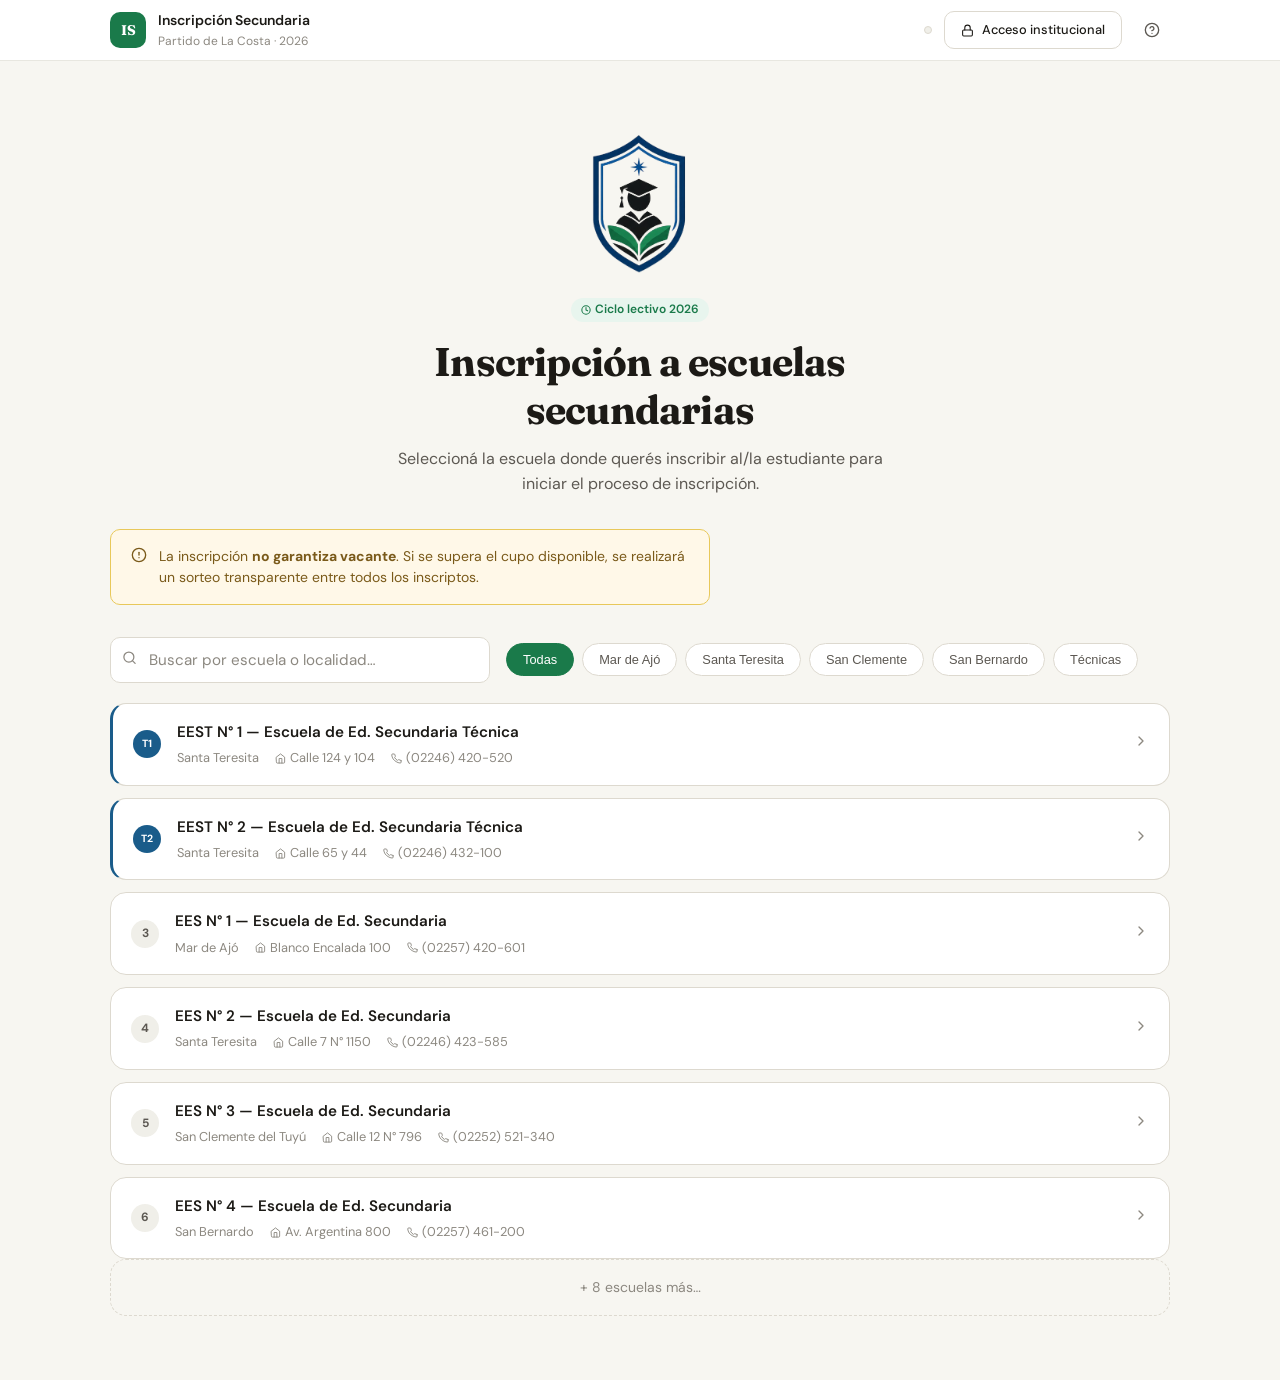
==== index.html @ 0cec8faf "index" ====
<!DOCTYPE html>
<html lang="es" data-theme="light">
<head>
<meta charset="UTF-8">
<meta name="viewport" content="width=device-width, initial-scale=1.0">
<title>Inscripción Secundaria — Partido de La Costa 2026</title>
<link rel="stylesheet" href="styles.css">
<style>
  .hero { padding: var(--sp-10) 0 var(--sp-8); text-align: center; }
  .hero__cycle { margin-bottom: var(--sp-4); }
  .hero__logo {
    display: block;
    width: 140px;
    height: 140px;
    object-fit: contain;
    margin: 0 auto var(--sp-6);
  }
  .schools-wrap { display: flex; flex-direction: column; gap: var(--sp-3); margin-top: var(--sp-4); }
  .more-link {
    text-align: center; padding: var(--sp-4);
    font-size: .875rem; color: var(--text-muted);
    border: 1px dashed var(--border); border-radius: var(--r-lg);
    cursor: pointer; transition: all var(--t-fast);
  }
  .more-link:hover { border-color: var(--accent); color: var(--accent); }
  .filters-row { display: flex; flex-wrap: wrap; align-items: center; gap: var(--sp-4); margin-bottom: var(--sp-5); }
  .page-wrap { padding: var(--sp-8) 0 var(--sp-16); }
  @media (max-width:600px) {
    .filters-row { flex-direction: column; align-items: flex-start; }
    .search-box { max-width: 100%; width: 100%; }
    .hero__logo { width: 110px; height: 110px; }
  }
</style>
</head>
<body>

<!-- NAV -->
<nav class="nav">
  <div class="nav__inner">
    <div class="nav__brand">
      <div class="nav__logo">IS</div>
      <div>
        <div class="nav__title">Inscripción Secundaria</div>
        <div class="nav__sub">Partido de La Costa · 2026</div>
      </div>
    </div>
    <div class="nav__actions">
      <div class="theme-switcher" id="themeSwitcher"></div>
      <a href="login.html" class="btn btn--outline btn--sm">
        <svg width="13" height="13" viewBox="0 0 24 24" fill="none" stroke="currentColor" stroke-width="2" stroke-linecap="round" stroke-linejoin="round"><rect x="3" y="11" width="18" height="11" rx="2" ry="2"/><path d="M7 11V7a5 5 0 0 1 10 0v4"/></svg>
        Acceso institucional
      </a>
      <button class="btn btn--ghost btn--sm btn--icon" title="Ayuda" aria-label="Ayuda">
        <svg width="16" height="16" viewBox="0 0 24 24" fill="none" stroke="currentColor" stroke-width="2" stroke-linecap="round" stroke-linejoin="round"><circle cx="12" cy="12" r="10"/><path d="M9.09 9a3 3 0 0 1 5.83 1c0 2-3 3-3 3"/><line x1="12" y1="17" x2="12.01" y2="17"/></svg>
      </button>
    </div>
  </div>
</nav>

<!-- MAIN -->
<main class="page-wrap">
  <div class="container">

    <!-- HERO -->
    <section class="hero animate-in">
      <img id="siteLogoHero" src="logo-light.png" alt="Inscripción Secundaria" class="hero__logo">
      <div class="tag tag--accent hero__cycle">
        <svg width="10" height="10" viewBox="0 0 24 24" fill="none" stroke="currentColor" stroke-width="2.5" stroke-linecap="round" stroke-linejoin="round"><circle cx="12" cy="12" r="10"/><polyline points="12 6 12 12 16 14"/></svg>
        Ciclo lectivo 2026
      </div>
      <h1 style="margin-bottom:var(--sp-3)">Inscripción a escuelas<br>secundarias</h1>
      <p style="font-size:1rem;max-width:520px;margin:0 auto">Seleccioná la escuela donde querés inscribir al/la estudiante para iniciar el proceso de inscripción.</p>
    </section>

    <!-- WARNING BANNER -->
    <div class="alert alert--warning animate-in" style="animation-delay:.1s;max-width:600px;margin-bottom:var(--sp-8)">
      <span class="alert__icon">
        <svg width="16" height="16" viewBox="0 0 24 24" fill="none" stroke="currentColor" stroke-width="2" stroke-linecap="round" stroke-linejoin="round"><circle cx="12" cy="12" r="10"/><line x1="12" y1="8" x2="12" y2="12"/><line x1="12" y1="16" x2="12.01" y2="16"/></svg>
      </span>
      <span>La inscripción <strong>no garantiza vacante</strong>. Si se supera el cupo disponible, se realizará un sorteo transparente entre todos los inscriptos.</span>
    </div>

    <!-- SEARCH & FILTERS -->
    <div class="filters-row animate-in" style="animation-delay:.15s">
      <div class="search-box" style="flex:1;max-width:380px">
        <span class="search-box__icon">
          <svg width="15" height="15" viewBox="0 0 24 24" fill="none" stroke="currentColor" stroke-width="2" stroke-linecap="round" stroke-linejoin="round"><circle cx="11" cy="11" r="8"/><line x1="21" y1="21" x2="16.65" y2="16.65"/></svg>
        </span>
        <input type="search" class="input" id="searchInput" placeholder="Buscar por escuela o localidad…" autocomplete="off">
      </div>
      <div class="filter-chips" id="filterChips">
        <button class="chip chip--active" data-filter="todas">Todas</button>
        <button class="chip" data-filter="Mar de Ajó">Mar de Ajó</button>
        <button class="chip" data-filter="Santa Teresita">Santa Teresita</button>
        <button class="chip" data-filter="San Clemente">San Clemente</button>
        <button class="chip" data-filter="San Bernardo">San Bernardo</button>
        <button class="chip" data-filter="Técnicas">Técnicas</button>
      </div>
    </div>

    <!-- SCHOOL LIST -->
    <div class="schools-wrap stagger" id="schoolList"></div>

    <div class="more-link" id="moreLink" style="display:none" onclick="showAll()">
      <span id="moreLinkText">+ ver más escuelas…</span>
    </div>

  </div>
</main>

<script src="app.js"></script>
<script>
const SCHOOLS = [
  { id:'1', name:'EEST N° 1 — Escuela de Ed. Secundaria Técnica', loc:'Santa Teresita', addr:'Calle 124 y 104', tel:'(02246) 420-520', tipo:'tecnica' },
  { id:'2', name:'EEST N° 2 — Escuela de Ed. Secundaria Técnica', loc:'Santa Teresita', addr:'Calle 65 y 44', tel:'(02246) 432-100', tipo:'tecnica' },
  { id:'3', name:'EES N° 1 — Escuela de Ed. Secundaria',          loc:'Mar de Ajó',     addr:'Blanco Encalada 100', tel:'(02257) 420-601', tipo:'normal' },
  { id:'4', name:'EES N° 2 — Escuela de Ed. Secundaria',          loc:'Santa Teresita', addr:'Calle 7 N° 1150',     tel:'(02246) 423-585', tipo:'normal' },
  { id:'5', name:'EES N° 3 — Escuela de Ed. Secundaria',          loc:'San Clemente del Tuyú', addr:'Calle 12 N° 796', tel:'(02252) 521-340', tipo:'normal' },
  { id:'6', name:'EES N° 4 — Escuela de Ed. Secundaria',          loc:'San Bernardo',   addr:'Av. Argentina 800', tel:'(02257) 461-200', tipo:'normal' },
  { id:'7', name:'EES N° 7 — Escuela de Ed. Secundaria',          loc:'Las Toninas',    addr:'Calle 22 y 41',     tel:'(02252) 432-010', tipo:'normal' },
  { id:'8',  name:'EES N° 8 — Escuela de Ed. Secundaria',         loc:'Mar del Tuyú',   addr:'Calle 55 N° 200',   tel:'(02246) 498-320', tipo:'normal' },
  { id:'9',  name:'EES N° 9 — Escuela de Ed. Secundaria',         loc:'La Lucila del Mar', addr:'Calle 5 y 18',   tel:'(02246) 480-150', tipo:'normal' },
  { id:'10', name:'EES N° 10 — Escuela de Ed. Secundaria',        loc:'Santa Teresita', addr:'Calle 3 N° 650',    tel:'(02246) 430-980', tipo:'normal' },
  { id:'11', name:'EES N° 11 — Escuela de Ed. Secundaria',        loc:'San Clemente del Tuyú', addr:'Av. 1 N° 2000', tel:'(02252) 522-400', tipo:'normal' },
  { id:'12', name:'EES N° 12 — Escuela de Ed. Secundaria',        loc:'Mar de Ajó',     addr:'Av. Costanera 300', tel:'(02257) 462-850', tipo:'normal' },
  { id:'13', name:'EES N° 13 — Escuela de Ed. Secundaria',        loc:'San Bernardo',   addr:'Calle Rivadavia 500', tel:'(02257) 464-100', tipo:'normal' },
  { id:'14', name:'EES N° 14 — Escuela de Ed. Secundaria',        loc:'Mar de Ajó Norte', addr:'Av. Playa 120',  tel:'(02257) 470-200', tipo:'normal' },
];

const INITIAL_SHOW = 6;
let showingAll = false;
let currentFilter = 'todas';
let currentSearch = '';

const LOGOS = { light: 'logo-light.png', dark: 'logo-dark.png', sepia: 'logo-sepia.png' };
function updateLogos() {
  const theme = document.documentElement.getAttribute('data-theme') || 'light';
  const el = document.getElementById('siteLogoHero');
  if (el) el.src = LOGOS[theme] || LOGOS.light;
}
updateLogos();
new MutationObserver(updateLogos).observe(document.documentElement, { attributes: true, attributeFilter: ['data-theme'] });

function getFiltered() {
  return SCHOOLS.filter(s => {
    const matchFilter = currentFilter === 'todas' ||
      (currentFilter === 'Técnicas' ? s.tipo === 'tecnica' : s.loc.toLowerCase().includes(currentFilter.toLowerCase()));
    const q = currentSearch.toLowerCase();
    const matchSearch = !q || s.name.toLowerCase().includes(q) || s.loc.toLowerCase().includes(q);
    return matchFilter && matchSearch;
  });
}

function renderSchools() {
  const list = document.getElementById('schoolList');
  const more = document.getElementById('moreLink');
  const filtered = getFiltered();
  const toShow = showingAll ? filtered : filtered.slice(0, INITIAL_SHOW);

  list.innerHTML = toShow.map((s, i) => {
    const isTech = s.tipo === 'tecnica';
    const badge = isTech
      ? `<span class="badge badge--tech">T${s.id.replace('t','')}</span>`
      : `<span class="badge badge--num">${s.id}</span>`;
    return `
    <a href="dni.html?id=${s.id}" class="school-row animate-in ${isTech ? 'school-row--tech' : ''}" style="animation-delay:${i * 0.05}s">
      ${badge}
      <div class="school-row__info">
        <div class="school-row__name">${s.name}</div>
        <div class="school-row__meta">
          <span>${s.loc}</span>
          <span><svg width="11" height="11" viewBox="0 0 24 24" fill="none" stroke="currentColor" stroke-width="2" stroke-linecap="round" stroke-linejoin="round"><path d="M3 9l9-7 9 7v11a2 2 0 0 1-2 2H5a2 2 0 0 1-2-2z"/><polyline points="9 22 9 12 15 12 15 22"/></svg> ${s.addr}</span>
          <span><svg width="11" height="11" viewBox="0 0 24 24" fill="none" stroke="currentColor" stroke-width="2" stroke-linecap="round" stroke-linejoin="round"><path d="M22 16.92v3a2 2 0 0 1-2.18 2 19.79 19.79 0 0 1-8.63-3.07A19.5 19.5 0 0 1 4.69 13a19.79 19.79 0 0 1-3.07-8.67A2 2 0 0 1 3.6 2.18h3a2 2 0 0 1 2 1.72c.127.96.361 1.903.7 2.81a2 2 0 0 1-.45 2.11L7.91 9.91a16 16 0 0 0 6.16 6.16l.91-.91a2 2 0 0 1 2.11-.45c.907.339 1.85.573 2.81.7A2 2 0 0 1 22 16.92z"/></svg> ${s.tel}</span>
        </div>
      </div>
      <span class="school-row__arrow"><svg width="16" height="16" viewBox="0 0 24 24" fill="none" stroke="currentColor" stroke-width="2" stroke-linecap="round" stroke-linejoin="round"><polyline points="9 18 15 12 9 6"/></svg></span>
    </a>`;
  }).join('');

  const remaining = filtered.length - INITIAL_SHOW;
  if (!showingAll && remaining > 0) {
    more.style.display = '';
    document.getElementById('moreLinkText').textContent = `+ ${remaining} escuela${remaining > 1 ? 's' : ''} más…`;
  } else {
    more.style.display = 'none';
  }

  if (filtered.length === 0) {
    list.innerHTML = `<div style="padding:var(--sp-10);text-align:center;color:var(--text-muted);font-size:.9rem">No se encontraron escuelas con esos criterios.</div>`;
  }
}

function showAll() { showingAll = true; renderSchools(); }

document.getElementById('searchInput').addEventListener('input', e => {
  currentSearch = e.target.value;
  showingAll = false;
  renderSchools();
});

document.getElementById('filterChips').addEventListener('click', e => {
  const chip = e.target.closest('.chip');
  if (!chip) return;
  document.querySelectorAll('.chip').forEach(c => c.classList.remove('chip--active'));
  chip.classList.add('chip--active');
  currentFilter = chip.dataset.filter;
  showingAll = false;
  renderSchools();
});

renderSchools();
</script>
</body>
</html>
---- styles.css ----
/* ============================================================
   SISTEMA DE INSCRIPCIÓN SECUNDARIA — LA COSTA 2026
   Estilos globales · Temas: claro / oscuro / sepia
   ============================================================ */

@import url('https://fonts.googleapis.com/css2?family=Fraunces:ital,opsz,wght@0,9..144,300;0,9..144,400;0,9..144,600;0,9..144,700;1,9..144,400&family=DM+Sans:wght@300;400;500;600&display=swap');

/* ── DESIGN TOKENS ── */
:root {
  --font-display: 'Fraunces', Georgia, serif;
  --font-body: 'DM Sans', system-ui, sans-serif;

  /* Spacing scale */
  --sp-1: 4px; --sp-2: 8px; --sp-3: 12px; --sp-4: 16px;
  --sp-5: 20px; --sp-6: 24px; --sp-8: 32px; --sp-10: 40px;
  --sp-12: 48px; --sp-16: 64px;

  /* Radii */
  --r-sm: 6px; --r-md: 10px; --r-lg: 16px; --r-xl: 24px; --r-full: 9999px;

  /* Transitions */
  --ease: cubic-bezier(0.19, 1, 0.22, 1);
  --t-fast: 150ms var(--ease);
  --t-med: 280ms var(--ease);
  --t-slow: 450ms var(--ease);

  /* Shadows */
  --shadow-sm: 0 1px 3px rgba(0,0,0,.06), 0 1px 2px rgba(0,0,0,.04);
  --shadow-md: 0 4px 12px rgba(0,0,0,.08), 0 2px 4px rgba(0,0,0,.04);
  --shadow-lg: 0 12px 32px rgba(0,0,0,.12), 0 4px 8px rgba(0,0,0,.06);
}

/* ── LIGHT THEME (default) ── */
:root, [data-theme="light"] {
  --bg-base:       #F7F6F1;
  --bg-surface:    #FFFFFF;
  --bg-subtle:     #F0EFE9;
  --bg-muted:      #E8E7E0;

  --border:        #DDD9CF;
  --border-focus:  #1A7A4A;

  --text-primary:  #1C1A16;
  --text-secondary:#5C5852;
  --text-muted:    #8C8880;
  --text-inverse:  #FFFFFF;

  --accent:        #1A7A4A;
  --accent-light:  #E8F5EE;
  --accent-hover:  #155F39;
  --accent-dark:   #0E3F26;

  --blue:          #1A5C8A;
  --blue-light:    #E8F2FA;

  --warning:       #7A5A1A;
  --warning-bg:    #FFF8E8;
  --warning-border:#E8C85A;

  --danger:        #8A1A1A;
  --danger-bg:     #FFF0F0;
  --danger-border: #E87070;

  --success:       #1A7A4A;
  --success-bg:    #E8F5EE;

  --nav-bg:        #FFFFFF;
  --nav-border:    #E8E7E0;

  --input-bg:      #FFFFFF;
  --input-border:  #DDD9CF;
  --input-hover:   #CCC8BF;

  --badge-tech-bg:  #1A5C8A;
  --badge-tech-txt: #FFFFFF;
  --badge-num-bg:   #F0EFE9;
  --badge-num-txt:  #5C5852;

  --step-done:     #1A7A4A;
  --step-active:   #1A7A4A;
  --step-pending:  #C8C4BB;

  --logo-bg:       #1A7A4A;
}

/* ── DARK THEME ── */
[data-theme="dark"] {
  --bg-base:       #111210;
  --bg-surface:    #1C1E1A;
  --bg-subtle:     #242620;
  --bg-muted:      #2C2F28;

  --border:        #383B32;
  --border-focus:  #3DBA72;

  --text-primary:  #EDE9E0;
  --text-secondary:#9A9890;
  --text-muted:    #6A6860;
  --text-inverse:  #111210;

  --accent:        #3DBA72;
  --accent-light:  #1A3526;
  --accent-hover:  #52CC85;
  --accent-dark:   #2A9058;

  --blue:          #5BA3D9;
  --blue-light:    #1A2E40;

  --warning:       #D4A840;
  --warning-bg:    #2C2410;
  --warning-border:#6A5A20;

  --danger:        #D47070;
  --danger-bg:     #2C1414;
  --danger-border: #6A3030;

  --success:       #3DBA72;
  --success-bg:    #1A3526;

  --nav-bg:        #1C1E1A;
  --nav-border:    #2C2F28;

  --input-bg:      #242620;
  --input-border:  #383B32;
  --input-hover:   #484C40;

  --badge-tech-bg:  #5BA3D9;
  --badge-tech-txt: #111210;
  --badge-num-bg:   #2C2F28;
  --badge-num-txt:  #9A9890;

  --step-done:     #3DBA72;
  --step-active:   #3DBA72;
  --step-pending:  #383B32;

  --logo-bg:       #3DBA72;
  --shadow-sm: 0 1px 3px rgba(0,0,0,.3);
  --shadow-md: 0 4px 12px rgba(0,0,0,.35);
  --shadow-lg: 0 12px 32px rgba(0,0,0,.45);
}

/* ── SEPIA THEME ── */
[data-theme="sepia"] {
  --bg-base:       #F5F0E8;
  --bg-surface:    #FBF8F2;
  --bg-subtle:     #EDE7D9;
  --bg-muted:      #E3DCCF;

  --border:        #D4CAB8;
  --border-focus:  #7A5A1A;

  --text-primary:  #2C2010;
  --text-secondary:#6A5840;
  --text-muted:    #9A8870;
  --text-inverse:  #FBF8F2;

  --accent:        #7A5A1A;
  --accent-light:  #F5EDD8;
  --accent-hover:  #5C4412;
  --accent-dark:   #3C2C0C;

  --blue:          #3A5A7A;
  --blue-light:    #E8EFF5;

  --warning:       #7A5A1A;
  --warning-bg:    #FFF8E8;
  --warning-border:#C8A840;

  --danger:        #7A2A1A;
  --danger-bg:     #FFF0EC;
  --danger-border: #D4806A;

  --success:       #3A6A3A;
  --success-bg:    #EDF5ED;

  --nav-bg:        #FBF8F2;
  --nav-border:    #E3DCCF;

  --input-bg:      #FBF8F2;
  --input-border:  #D4CAB8;
  --input-hover:   #C4BAA8;

  --badge-tech-bg:  #3A5A7A;
  --badge-tech-txt: #FBF8F2;
  --badge-num-bg:   #EDE7D9;
  --badge-num-txt:  #6A5840;

  --step-done:     #3A6A3A;
  --step-active:   #7A5A1A;
  --step-pending:  #C8C0B0;

  --logo-bg:       #7A5A1A;
}

/* ── RESET & BASE ── */
*, *::before, *::after { box-sizing: border-box; margin: 0; padding: 0; }

html { font-size: 16px; scroll-behavior: smooth; }

body {
  font-family: var(--font-body);
  background-color: var(--bg-base);
  color: var(--text-primary);
  line-height: 1.6;
  min-height: 100vh;
  transition: background-color var(--t-med), color var(--t-med);
  -webkit-font-smoothing: antialiased;
}

/* ── TYPOGRAPHY ── */
h1, h2, h3 {
  font-family: var(--font-display);
  line-height: 1.2;
  letter-spacing: -.02em;
}
h1 { font-size: clamp(1.75rem, 4vw, 2.5rem); font-weight: 700; }
h2 { font-size: clamp(1.25rem, 3vw, 1.75rem); font-weight: 600; }
h3 { font-size: 1.125rem; font-weight: 600; }
p  { color: var(--text-secondary); }
a  { color: var(--accent); text-decoration: none; }
a:hover { text-decoration: underline; }

/* ── LAYOUT UTILITIES ── */
.container { width: 100%; max-width: 1100px; margin: 0 auto; padding: 0 var(--sp-5); }
.container--sm { max-width: 560px; }
.container--md { max-width: 720px; }

/* ── NAVIGATION ── */
.nav {
  background: var(--nav-bg);
  border-bottom: 1px solid var(--nav-border);
  position: sticky; top: 0; z-index: 100;
  backdrop-filter: blur(8px);
  transition: background var(--t-med), border-color var(--t-med);
}
.nav__inner {
  display: flex; align-items: center; justify-content: space-between;
  height: 60px; padding: 0 var(--sp-5);
  max-width: 1100px; margin: 0 auto;
}
.nav__brand { display: flex; align-items: center; gap: var(--sp-3); }
.nav__logo {
  width: 36px; height: 36px; border-radius: var(--r-md);
  background: var(--logo-bg); color: #fff;
  display: flex; align-items: center; justify-content: center;
  font-family: var(--font-display); font-size: 14px; font-weight: 700;
  flex-shrink: 0;
}
.nav__title { font-family: var(--font-body); font-size: .875rem; font-weight: 600; color: var(--text-primary); }
.nav__sub { font-size: .75rem; color: var(--text-muted); }
.nav__actions { display: flex; align-items: center; gap: var(--sp-3); }

/* ── BUTTONS ── */
.btn {
  display: inline-flex; align-items: center; justify-content: center; gap: var(--sp-2);
  padding: var(--sp-3) var(--sp-5);
  border-radius: var(--r-md);
  font-family: var(--font-body); font-size: .9rem; font-weight: 500;
  border: none; cursor: pointer;
  transition: all var(--t-fast);
  white-space: nowrap; text-decoration: none;
  -webkit-tap-highlight-color: transparent;
}
.btn:disabled { opacity: .45; cursor: not-allowed; }
.btn--primary { background: var(--accent); color: var(--text-inverse); }
.btn--primary:hover:not(:disabled) { background: var(--accent-hover); transform: translateY(-1px); box-shadow: var(--shadow-md); }
.btn--primary:active:not(:disabled) { transform: translateY(0); }
.btn--outline {
  background: transparent; color: var(--text-primary);
  border: 1.5px solid var(--border);
}
.btn--outline:hover:not(:disabled) { border-color: var(--accent); color: var(--accent); }
.btn--ghost { background: transparent; color: var(--text-secondary); }
.btn--ghost:hover { background: var(--bg-subtle); color: var(--text-primary); }
.btn--sm { padding: var(--sp-2) var(--sp-4); font-size: .8rem; }
.btn--lg { padding: var(--sp-4) var(--sp-8); font-size: 1rem; }
.btn--full { width: 100%; }
.btn--icon { padding: var(--sp-2); width: 36px; height: 36px; border-radius: var(--r-sm); }

/* ── CARDS ── */
.card {
  background: var(--bg-surface);
  border: 1px solid var(--border);
  border-radius: var(--r-lg);
  box-shadow: var(--shadow-sm);
  transition: all var(--t-fast);
}
.card--hover:hover {
  border-color: var(--accent);
  box-shadow: var(--shadow-md);
  transform: translateY(-2px);
  cursor: pointer;
}
.card--active { border-color: var(--accent); background: var(--accent-light); }

/* ── FORM ELEMENTS ── */
.form-group { display: flex; flex-direction: column; gap: var(--sp-2); }
.form-row { display: grid; gap: var(--sp-4); }
.form-row--2 { grid-template-columns: 1fr 1fr; }
.form-row--3 { grid-template-columns: 1fr 1fr 1fr; }

label {
  font-size: .75rem; font-weight: 600; letter-spacing: .06em;
  text-transform: uppercase; color: var(--text-secondary);
}
label .req { color: var(--accent); margin-left: 2px; }

.input {
  width: 100%;
  padding: var(--sp-3) var(--sp-4);
  background: var(--input-bg);
  border: 1.5px solid var(--input-border);
  border-radius: var(--r-md);
  font-family: var(--font-body); font-size: .95rem; color: var(--text-primary);
  transition: border-color var(--t-fast), box-shadow var(--t-fast);
  outline: none;
}
.input:hover { border-color: var(--input-hover); }
.input:focus { border-color: var(--border-focus); box-shadow: 0 0 0 3px color-mix(in srgb, var(--accent) 15%, transparent); }
.input::placeholder { color: var(--text-muted); }
.input--error { border-color: var(--danger); }
.input--valid { border-color: var(--success); }
.input-wrap { position: relative; }
.input-wrap .input { padding-right: 40px; }
.input-wrap .input-icon {
  position: absolute; right: 12px; top: 50%; transform: translateY(-50%);
  color: var(--text-muted); pointer-events: none;
}
.input-wrap .input-btn {
  position: absolute; right: 8px; top: 50%; transform: translateY(-50%);
  background: none; border: none; color: var(--text-muted); cursor: pointer;
  padding: 4px; border-radius: var(--r-sm);
}
.input-hint { font-size: .78rem; color: var(--text-muted); }
.input-error { font-size: .78rem; color: var(--danger); font-weight: 500; }
.input-valid { font-size: .78rem; color: var(--success); font-weight: 500; }

select.input { cursor: pointer; appearance: none;
  background-image: url("data:image/svg+xml,%3Csvg xmlns='http://www.w3.org/2000/svg' width='12' height='8' viewBox='0 0 12 8'%3E%3Cpath d='M1 1l5 5 5-5' stroke='%238C8880' stroke-width='1.5' fill='none' stroke-linecap='round'/%3E%3C/svg%3E");
  background-repeat: no-repeat; background-position: right 14px center;
  padding-right: 36px;
}

/* ── RADIO BUTTON GROUP ── */
.radio-group { display: flex; flex-wrap: wrap; gap: var(--sp-2); }
.radio-btn { position: relative; }
.radio-btn input { position: absolute; opacity: 0; width: 0; }
.radio-btn label {
  display: flex; align-items: center; gap: var(--sp-2);
  padding: var(--sp-2) var(--sp-4);
  border: 1.5px solid var(--input-border);
  border-radius: var(--r-full); cursor: pointer;
  font-size: .85rem; font-weight: 500; letter-spacing: 0; text-transform: none;
  color: var(--text-secondary);
  transition: all var(--t-fast);
}
.radio-btn input:checked + label {
  border-color: var(--accent); background: var(--accent-light); color: var(--accent);
}
.radio-dot {
  width: 8px; height: 8px; border-radius: 50%;
  border: 1.5px solid currentColor;
  display: flex; align-items: center; justify-content: center;
}
.radio-btn input:checked + label .radio-dot::after {
  content: ''; display: block; width: 4px; height: 4px;
  border-radius: 50%; background: var(--accent);
}

/* ── CHECKBOX ── */
.checkbox-wrap { display: flex; align-items: flex-start; gap: var(--sp-3); cursor: pointer; }
.checkbox-wrap input[type=checkbox] {
  width: 18px; height: 18px; flex-shrink: 0; margin-top: 2px;
  accent-color: var(--accent); cursor: pointer;
}
.checkbox-wrap span { font-size: .9rem; color: var(--text-secondary); line-height: 1.5; }

/* ── ALERTS & BANNERS ── */
.alert {
  display: flex; align-items: flex-start; gap: var(--sp-3);
  padding: var(--sp-4) var(--sp-5); border-radius: var(--r-md);
  font-size: .875rem; line-height: 1.5;
}
.alert__icon { flex-shrink: 0; margin-top: 1px; }
.alert--warning { background: var(--warning-bg); border: 1px solid var(--warning-border); color: var(--warning); }
.alert--danger  { background: var(--danger-bg);  border: 1px solid var(--danger-border);  color: var(--danger); }
.alert--success { background: var(--success-bg); border: 1px solid var(--accent); color: var(--accent); }
.alert--info    { background: var(--accent-light); border: 1px solid var(--accent); color: var(--accent); }

/* ── STEP INDICATOR ── */
.steps { display: flex; align-items: center; gap: 0; }
.step {
  display: flex; align-items: center; gap: var(--sp-2);
  font-size: .8rem; color: var(--text-muted); font-weight: 500;
}
.step__circle {
  width: 28px; height: 28px; border-radius: 50%;
  display: flex; align-items: center; justify-content: center;
  font-size: .75rem; font-weight: 700; flex-shrink: 0;
  border: 2px solid var(--step-pending);
  background: transparent; color: var(--text-muted);
  transition: all var(--t-med);
}
.step--done .step__circle { background: var(--step-done); border-color: var(--step-done); color: #fff; }
.step--active .step__circle { border-color: var(--step-active); color: var(--step-active); background: var(--accent-light); }
.step--done, .step--active { color: var(--text-primary); }
.step__connector { width: 32px; height: 2px; background: var(--step-pending); margin: 0 var(--sp-1); flex-shrink: 0; }
.step--done + .step__connector { background: var(--step-done); }

/* ── BADGE ── */
.badge {
  display: inline-flex; align-items: center; justify-content: center;
  width: 28px; height: 28px; border-radius: 50%;
  font-size: .75rem; font-weight: 700;
  flex-shrink: 0;
}
.badge--tech { background: var(--badge-tech-bg); color: var(--badge-tech-txt); font-size: .65rem; }
.badge--num  { background: var(--badge-num-bg);  color: var(--badge-num-txt); }

.tag {
  display: inline-flex; align-items: center; gap: 4px;
  padding: 2px 10px; border-radius: var(--r-full);
  font-size: .75rem; font-weight: 600;
}
.tag--accent { background: var(--accent-light); color: var(--accent); }
.tag--blue   { background: var(--blue-light); color: var(--blue); }

/* ── STATUS CHIPS ── */
.status {
  display: inline-flex; align-items: center; gap: 5px;
  padding: 3px 10px; border-radius: var(--r-full); font-size: .75rem; font-weight: 600;
}
.status::before { content: ''; width: 6px; height: 6px; border-radius: 50%; background: currentColor; }
.status--confirmed { background: var(--success-bg); color: var(--success); }
.status--pending   { background: var(--warning-bg); color: var(--warning); }
.status--lottery   { background: var(--blue-light); color: var(--blue); }
.status--open      { background: var(--success-bg); color: var(--success); }

/* ── DIVIDER ── */
.divider { height: 1px; background: var(--border); margin: var(--sp-6) 0; }
.section-label {
  display: flex; align-items: center; gap: var(--sp-2);
  font-size: .78rem; font-weight: 600; letter-spacing: .06em; text-transform: uppercase;
  color: var(--text-muted); margin-bottom: var(--sp-4);
}
.section-label svg { color: var(--accent); }

/* ── SCHOOL ROW ── */
.school-row {
  display: flex; align-items: center; gap: var(--sp-4);
  padding: var(--sp-4) var(--sp-5);
  background: var(--bg-surface);
  border: 1px solid var(--border);
  border-radius: var(--r-lg);
  cursor: pointer;
  transition: all var(--t-fast);
  text-decoration: none;
}
.school-row:hover { border-color: var(--accent); box-shadow: var(--shadow-md); transform: translateX(3px); text-decoration: none; }
.school-row:hover .school-row__arrow { color: var(--accent); transform: translateX(2px); }
.school-row__info { flex: 1; min-width: 0; }
.school-row__name { font-size: .95rem; font-weight: 600; color: var(--text-primary); margin-bottom: 4px; }
.school-row__meta { display: flex; flex-wrap: wrap; gap: var(--sp-4); font-size: .8rem; color: var(--text-muted); }
.school-row__meta span { display: flex; align-items: center; gap: 4px; }
.school-row__arrow { color: var(--text-muted); transition: all var(--t-fast); flex-shrink: 0; margin-left: auto; }
.school-row--tech { border-left: 3px solid var(--blue); }
.school-row--tech .school-row__arrow { color: var(--text-muted); }

/* ── SEARCH BOX ── */
.search-box {
  position: relative; max-width: 360px;
}
.search-box__icon {
  position: absolute; left: 12px; top: 50%; transform: translateY(-50%);
  color: var(--text-muted); pointer-events: none;
}
.search-box .input { padding-left: 38px; }

/* ── FILTER CHIPS ── */
.filter-chips { display: flex; flex-wrap: wrap; gap: var(--sp-2); }
.chip {
  padding: var(--sp-2) var(--sp-4); border-radius: var(--r-full);
  font-size: .8rem; font-weight: 500;
  background: var(--bg-surface); border: 1.5px solid var(--border);
  color: var(--text-secondary); cursor: pointer;
  transition: all var(--t-fast); -webkit-tap-highlight-color: transparent;
}
.chip:hover { border-color: var(--accent); color: var(--accent); }
.chip--active { background: var(--accent); border-color: var(--accent); color: #fff; }

/* ── SUMMARY TABLE ── */
.summary-table { width: 100%; border-collapse: collapse; }
.summary-table tr { border-bottom: 1px solid var(--border); }
.summary-table tr:last-child { border-bottom: none; }
.summary-table td { padding: var(--sp-3) var(--sp-4); font-size: .9rem; vertical-align: top; }
.summary-table td:first-child { color: var(--text-muted); width: 45%; }
.summary-table td:last-child { font-weight: 600; color: var(--text-primary); text-align: right; }

/* ── STAT CARD ── */
.stat-card {
  background: var(--bg-surface);
  border: 1px solid var(--border);
  border-radius: var(--r-lg);
  padding: var(--sp-5) var(--sp-6);
}
.stat-card__label { font-size: .8rem; color: var(--text-muted); margin-bottom: var(--sp-2); }
.stat-card__value {
  font-family: var(--font-display);
  font-size: 2.25rem; font-weight: 700; color: var(--accent);
  line-height: 1;
}
.stat-card__value--plain { color: var(--text-primary); }

/* ── DATA TABLE ── */
.data-table { width: 100%; border-collapse: collapse; font-size: .875rem; }
.data-table th {
  text-align: left; padding: var(--sp-3) var(--sp-4);
  font-size: .72rem; font-weight: 700; letter-spacing: .07em; text-transform: uppercase;
  color: var(--text-muted); border-bottom: 1px solid var(--border);
}
.data-table td { padding: var(--sp-4); border-bottom: 1px solid var(--border); color: var(--text-primary); }
.data-table tr:last-child td { border-bottom: none; }
.data-table tr:hover td { background: var(--bg-subtle); }

/* ── SIDEBAR ── */
.layout { display: flex; min-height: calc(100vh - 60px); }
.sidebar {
  width: 200px; flex-shrink: 0;
  background: var(--bg-surface);
  border-right: 1px solid var(--border);
  padding: var(--sp-6) 0;
  position: sticky; top: 60px; height: calc(100vh - 60px); overflow-y: auto;
}
.sidebar__section { padding: 0 var(--sp-4); margin-bottom: var(--sp-2); }
.sidebar__label { font-size: .7rem; font-weight: 700; letter-spacing: .1em; text-transform: uppercase; color: var(--text-muted); padding: var(--sp-2) var(--sp-3); }
.sidebar__item {
  display: flex; align-items: center; gap: var(--sp-3);
  padding: var(--sp-3) var(--sp-3); border-radius: var(--r-md);
  font-size: .875rem; color: var(--text-secondary);
  cursor: pointer; transition: all var(--t-fast); text-decoration: none;
}
.sidebar__item:hover { background: var(--bg-subtle); color: var(--text-primary); text-decoration: none; }
.sidebar__item--active { background: var(--accent-light); color: var(--accent); font-weight: 600; }
.main-content { flex: 1; padding: var(--sp-8); overflow-x: auto; }

/* ── CAPTCHA WIDGET ── */
.captcha-widget {
  display: flex; align-items: center; justify-content: space-between;
  padding: var(--sp-4); border: 1px solid var(--border);
  border-radius: var(--r-md); background: var(--bg-subtle);
}
.captcha-check { display: flex; align-items: center; gap: var(--sp-3); }
.captcha-check input { width: 18px; height: 18px; accent-color: var(--accent); }
.captcha-check span { font-size: .9rem; color: var(--text-secondary); }
.captcha-branding { text-align: right; font-size: .7rem; color: var(--text-muted); }
.captcha-branding strong { display: block; font-size: .8rem; color: var(--text-secondary); }

/* ── COMPROBANTE ── */
.comprobante {
  background: var(--accent-light); border: 1px solid var(--accent);
  border-radius: var(--r-lg); padding: var(--sp-6);
  text-align: center;
}
.comprobante__label { font-size: .7rem; font-weight: 700; letter-spacing: .1em; text-transform: uppercase; color: var(--accent); margin-bottom: var(--sp-2); }
.comprobante__number {
  font-family: var(--font-display); font-size: 2rem; font-weight: 700;
  color: var(--accent); letter-spacing: .02em;
}

/* ── THEME SWITCHER ── */
.theme-switcher {
  display: flex; align-items: center; gap: var(--sp-1);
  background: var(--bg-subtle); border-radius: var(--r-full);
  padding: 3px; border: 1px solid var(--border);
}
.theme-btn {
  width: 30px; height: 24px; border-radius: var(--r-full);
  border: none; cursor: pointer; background: transparent;
  font-size: 14px; display: flex; align-items: center; justify-content: center;
  transition: background var(--t-fast);
}
.theme-btn--active { background: var(--bg-surface); box-shadow: var(--shadow-sm); }

/* ── RESPONSIVE ── */
@media (max-width: 768px) {
  .form-row--2, .form-row--3 { grid-template-columns: 1fr; }
  .sidebar { display: none; }
  .main-content { padding: var(--sp-5); }
  .nav__actions .btn--outline { display: none; }
  .steps .step span { display: none; }
  .step { gap: var(--sp-1); }
  h1 { font-size: 1.5rem; }
  .stat-cards { grid-template-columns: 1fr 1fr !important; }
}
@media (max-width: 480px) {
  .container { padding: 0 var(--sp-4); }
  .card { border-radius: var(--r-md); }
  .school-row { padding: var(--sp-4); }
  .school-row__meta { flex-direction: column; gap: var(--sp-1); }
  .stat-cards { grid-template-columns: 1fr !important; }
  .radio-group { flex-direction: column; }
}

/* ── ANIMATIONS ── */
@keyframes fadeIn { from { opacity: 0; transform: translateY(8px); } to { opacity: 1; transform: translateY(0); } }
@keyframes scaleIn { from { opacity: 0; transform: scale(.95); } to { opacity: 1; transform: scale(1); } }
@keyframes pulse { 0%, 100% { opacity: 1; } 50% { opacity: .5; } }

.animate-in { animation: fadeIn .35s var(--ease) both; }
.animate-in-fast { animation: fadeIn .2s var(--ease) both; }

/* Stagger delays for lists */
.stagger > *:nth-child(1) { animation-delay: .05s; }
.stagger > *:nth-child(2) { animation-delay: .1s; }
.stagger > *:nth-child(3) { animation-delay: .15s; }
.stagger > *:nth-child(4) { animation-delay: .2s; }
.stagger > *:nth-child(5) { animation-delay: .25s; }

/* ── UTILITY ── */
.flex { display: flex; }
.flex-center { display: flex; align-items: center; justify-content: center; }
.flex-between { display: flex; align-items: center; justify-content: space-between; }
.gap-2 { gap: var(--sp-2); }
.gap-3 { gap: var(--sp-3); }
.gap-4 { gap: var(--sp-4); }
.gap-6 { gap: var(--sp-6); }
.mt-2 { margin-top: var(--sp-2); }
.mt-3 { margin-top: var(--sp-3); }
.mt-4 { margin-top: var(--sp-4); }
.mt-6 { margin-top: var(--sp-6); }
.mt-8 { margin-top: var(--sp-8); }
.mb-2 { margin-bottom: var(--sp-2); }
.mb-3 { margin-bottom: var(--sp-3); }
.mb-4 { margin-bottom: var(--sp-4); }
.mb-6 { margin-bottom: var(--sp-6); }
.text-center { text-align: center; }
.text-muted { color: var(--text-muted); font-size: .85rem; }
.text-sm { font-size: .875rem; }
.font-mono { font-family: 'DM Mono', monospace; }
.sr-only { position: absolute; width: 1px; height: 1px; overflow: hidden; clip: rect(0,0,0,0); }
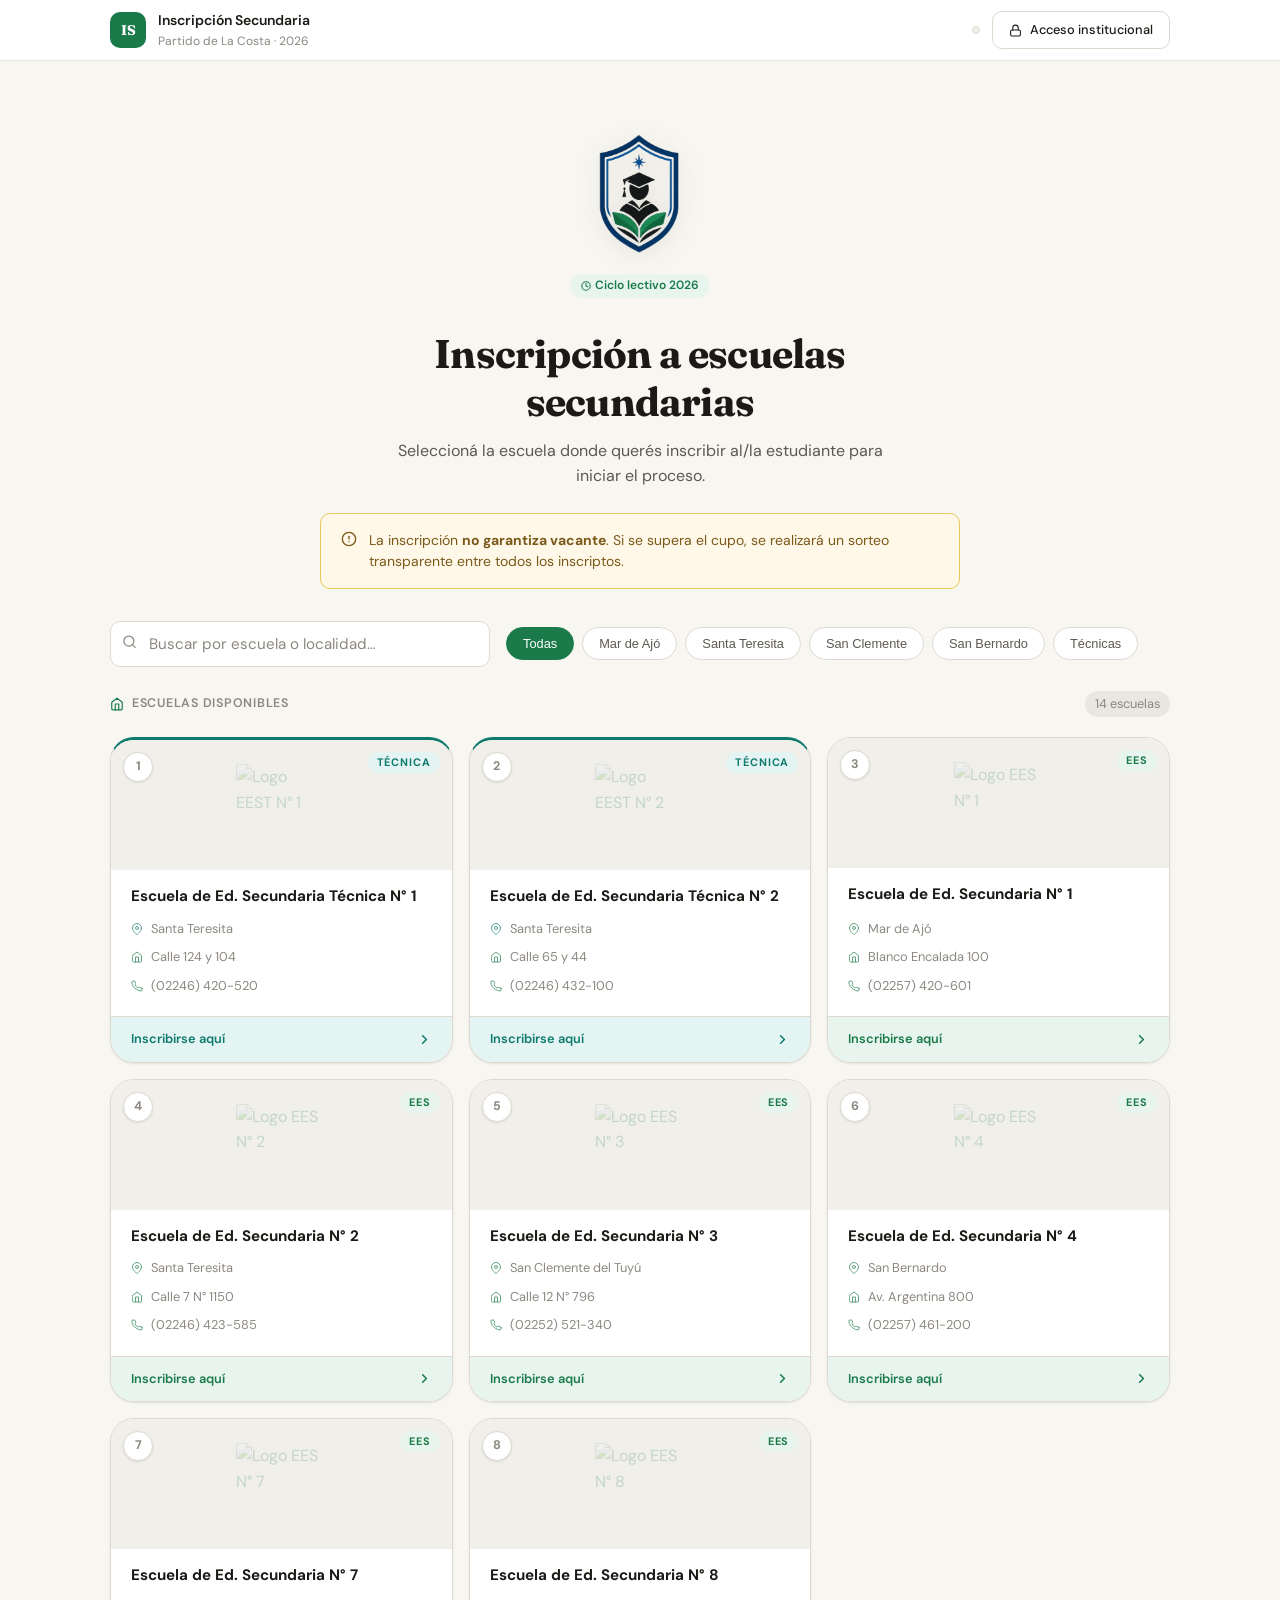
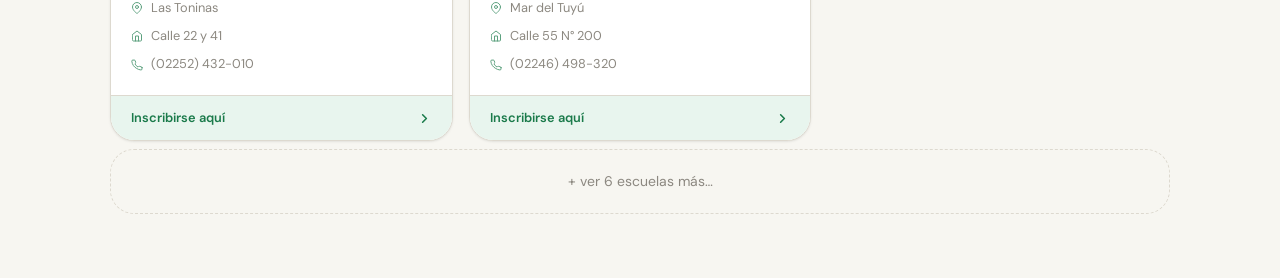
==== commit 9f6adaa4: "ACTUALIZACION DEL INDEX Updated styles for hero section, filters, and school cards. Enhanced respons" ====
--- a/index.html
+++ b/index.html
@@ -6,30 +6,180 @@
 <title>Inscripción Secundaria — Partido de La Costa 2026</title>
 <link rel="stylesheet" href="styles.css">
 <style>
-  .hero { padding: var(--sp-10) 0 var(--sp-8); text-align: center; }
+  /* ── HERO ── */
+  .hero {
+    padding: var(--sp-10) 0 var(--sp-6);
+    text-align: center;
+  }
   .hero__cycle { margin-bottom: var(--sp-4); }
   .hero__logo {
     display: block;
-    width: 140px;
-    height: 140px;
+    width: 120px; height: 120px;
     object-fit: contain;
-    margin: 0 auto var(--sp-6);
-  }
-  .schools-wrap { display: flex; flex-direction: column; gap: var(--sp-3); margin-top: var(--sp-4); }
+    margin: 0 auto var(--sp-5);
+    filter: drop-shadow(0 4px 12px rgba(0,0,0,.10));
+  }
+  .hero h1 { margin-bottom: var(--sp-3); }
+  .hero p   { font-size: 1rem; max-width: 500px; margin: 0 auto; }
+
+  /* ── FILTERS ── */
+  .filters-row {
+    display: flex; flex-wrap: wrap;
+    align-items: center; gap: var(--sp-4);
+    margin-bottom: var(--sp-6);
+  }
+  .search-box { flex: 1; max-width: 380px; }
+  @media (max-width:600px) {
+    .filters-row { flex-direction: column; align-items: stretch; }
+    .search-box { max-width: 100%; }
+    .hero__logo { width: 90px; height: 90px; }
+    .hero h1 { font-size: 1.6rem; }
+  }
+
+  /* ── SECTION TITLE ── */
+  .section-header {
+    display: flex; align-items: center; justify-content: space-between;
+    margin-bottom: var(--sp-5);
+  }
+  .section-count {
+    font-size: .8rem; color: var(--text-muted);
+    background: var(--bg-muted);
+    padding: 3px 10px; border-radius: var(--r-full);
+  }
+
+  /* ── SCHOOL GRID ── */
+  .schools-grid {
+    display: grid;
+    grid-template-columns: repeat(auto-fill, minmax(300px, 1fr));
+    gap: var(--sp-4);
+  }
+  @media (max-width: 480px) {
+    .schools-grid { grid-template-columns: 1fr; }
+  }
+
+  /* ── SCHOOL CARD ── */
+  .school-card {
+    display: flex; flex-direction: column;
+    background: var(--bg-surface);
+    border: 1px solid var(--border);
+    border-radius: var(--r-xl);
+    overflow: hidden;
+    text-decoration: none;
+    transition: all var(--t-med);
+    box-shadow: var(--shadow-sm);
+    position: relative;
+  }
+  .school-card:hover {
+    border-color: var(--accent);
+    box-shadow: var(--shadow-lg);
+    transform: translateY(-4px);
+    text-decoration: none;
+  }
+  /* Teal — complementa el verde en los 3 temas */
+  :root, [data-theme="light"] { --teal: #0E7A6E; --teal-light: #E4F4F2; }
+  [data-theme="dark"]         { --teal: #2EC4B0; --teal-light: #0D2E2B; }
+  [data-theme="sepia"]        { --teal: #2A6B62; --teal-light: #E2EFED; }
+
+  .school-card--tech { border-top: 3px solid var(--teal); }
+  .school-card--tech:hover { border-color: var(--teal); }
+
+  /* Logo area */
+  .school-card__logo-wrap {
+    display: flex; align-items: center; justify-content: center;
+    padding: var(--sp-6) var(--sp-6) var(--sp-4);
+    background: var(--bg-subtle);
+    min-height: 130px;
+    position: relative;
+  }
+  .school-card__logo {
+    width: 90px; height: 90px;
+    object-fit: contain;
+    filter: drop-shadow(0 2px 8px rgba(0,0,0,.10));
+    transition: transform var(--t-med);
+  }
+  .school-card:hover .school-card__logo { transform: scale(1.06); }
+
+  /* Type badge */
+  .school-card__type {
+    position: absolute; top: var(--sp-3); right: var(--sp-3);
+    font-size: .68rem; font-weight: 700; letter-spacing: .08em; text-transform: uppercase;
+    padding: 2px 9px; border-radius: var(--r-full);
+  }
+  .school-card__type--tec {
+    background: var(--teal-light); color: var(--teal);
+  }
+  .school-card__type--ees {
+    background: var(--accent-light); color: var(--accent);
+  }
+
+  /* Number badge */
+  .school-card__num {
+    position: absolute; top: var(--sp-3); left: var(--sp-3);
+    width: 30px; height: 30px; border-radius: 50%;
+    display: flex; align-items: center; justify-content: center;
+    font-size: .78rem; font-weight: 700;
+    background: var(--bg-surface);
+    border: 1.5px solid var(--border);
+    color: var(--text-muted);
+    box-shadow: var(--shadow-sm);
+  }
+
+  /* Body */
+  .school-card__body {
+    padding: var(--sp-4) var(--sp-5) var(--sp-5);
+    flex: 1; display: flex; flex-direction: column; gap: var(--sp-3);
+  }
+  .school-card__name {
+    font-size: .95rem; font-weight: 700;
+    color: var(--text-primary); line-height: 1.35;
+  }
+  .school-card__meta {
+    display: flex; flex-direction: column; gap: var(--sp-2);
+    margin-top: auto;
+  }
+  .school-card__meta-item {
+    display: flex; align-items: center; gap: var(--sp-2);
+    font-size: .8rem; color: var(--text-muted);
+  }
+  .school-card__meta-item svg { flex-shrink: 0; color: var(--accent); opacity: .7; }
+  .school-card__meta-item--tech svg { color: var(--teal); }
+
+  /* CTA */
+  .school-card__cta {
+    display: flex; align-items: center; justify-content: space-between;
+    padding: var(--sp-3) var(--sp-5);
+    border-top: 1px solid var(--border);
+    font-size: .8rem; font-weight: 600; color: var(--accent);
+    background: var(--accent-light);
+    transition: background var(--t-fast);
+  }
+  .school-card--tech .school-card__cta {
+    color: var(--teal); background: var(--teal-light);
+  }
+  .school-card:hover .school-card__cta { filter: brightness(.96); }
+  .school-card__cta svg { transition: transform var(--t-fast); }
+  .school-card:hover .school-card__cta svg { transform: translateX(3px); }
+
+  /* ── MORE LINK ── */
   .more-link {
-    text-align: center; padding: var(--sp-4);
+    text-align: center; padding: var(--sp-5);
     font-size: .875rem; color: var(--text-muted);
-    border: 1px dashed var(--border); border-radius: var(--r-lg);
-    cursor: pointer; transition: all var(--t-fast);
-  }
-  .more-link:hover { border-color: var(--accent); color: var(--accent); }
-  .filters-row { display: flex; flex-wrap: wrap; align-items: center; gap: var(--sp-4); margin-bottom: var(--sp-5); }
+    border: 1.5px dashed var(--border);
+    border-radius: var(--r-xl); cursor: pointer;
+    transition: all var(--t-fast); margin-top: var(--sp-2);
+  }
+  .more-link:hover { border-color: var(--accent); color: var(--accent); background: var(--accent-light); }
+
+  /* ── PAGE WRAP ── */
   .page-wrap { padding: var(--sp-8) 0 var(--sp-16); }
-  @media (max-width:600px) {
-    .filters-row { flex-direction: column; align-items: flex-start; }
-    .search-box { max-width: 100%; width: 100%; }
-    .hero__logo { width: 110px; height: 110px; }
-  }
+
+  /* ── EMPTY STATE ── */
+  .empty-state {
+    text-align: center;
+    padding: var(--sp-16) var(--sp-8);
+    color: var(--text-muted);
+  }
+  .empty-state svg { opacity: .3; margin-bottom: var(--sp-4); }
 </style>
 </head>
 <body>
@@ -50,9 +200,6 @@
         <svg width="13" height="13" viewBox="0 0 24 24" fill="none" stroke="currentColor" stroke-width="2" stroke-linecap="round" stroke-linejoin="round"><rect x="3" y="11" width="18" height="11" rx="2" ry="2"/><path d="M7 11V7a5 5 0 0 1 10 0v4"/></svg>
         Acceso institucional
       </a>
-      <button class="btn btn--ghost btn--sm btn--icon" title="Ayuda" aria-label="Ayuda">
-        <svg width="16" height="16" viewBox="0 0 24 24" fill="none" stroke="currentColor" stroke-width="2" stroke-linecap="round" stroke-linejoin="round"><circle cx="12" cy="12" r="10"/><path d="M9.09 9a3 3 0 0 1 5.83 1c0 2-3 3-3 3"/><line x1="12" y1="17" x2="12.01" y2="17"/></svg>
-      </button>
     </div>
   </div>
 </nav>
@@ -68,21 +215,21 @@
         <svg width="10" height="10" viewBox="0 0 24 24" fill="none" stroke="currentColor" stroke-width="2.5" stroke-linecap="round" stroke-linejoin="round"><circle cx="12" cy="12" r="10"/><polyline points="12 6 12 12 16 14"/></svg>
         Ciclo lectivo 2026
       </div>
-      <h1 style="margin-bottom:var(--sp-3)">Inscripción a escuelas<br>secundarias</h1>
-      <p style="font-size:1rem;max-width:520px;margin:0 auto">Seleccioná la escuela donde querés inscribir al/la estudiante para iniciar el proceso de inscripción.</p>
+      <h1 style="margin: var(--sp-4) 0 var(--sp-3)">Inscripción a escuelas<br>secundarias</h1>
+      <p>Seleccioná la escuela donde querés inscribir al/la estudiante para iniciar el proceso.</p>
     </section>
 
     <!-- WARNING BANNER -->
-    <div class="alert alert--warning animate-in" style="animation-delay:.1s;max-width:600px;margin-bottom:var(--sp-8)">
+    <div class="alert alert--warning animate-in" style="animation-delay:.1s; max-width:640px; margin: 0 auto var(--sp-8)">
       <span class="alert__icon">
         <svg width="16" height="16" viewBox="0 0 24 24" fill="none" stroke="currentColor" stroke-width="2" stroke-linecap="round" stroke-linejoin="round"><circle cx="12" cy="12" r="10"/><line x1="12" y1="8" x2="12" y2="12"/><line x1="12" y1="16" x2="12.01" y2="16"/></svg>
       </span>
-      <span>La inscripción <strong>no garantiza vacante</strong>. Si se supera el cupo disponible, se realizará un sorteo transparente entre todos los inscriptos.</span>
+      <span>La inscripción <strong>no garantiza vacante</strong>. Si se supera el cupo, se realizará un sorteo transparente entre todos los inscriptos.</span>
     </div>
 
     <!-- SEARCH & FILTERS -->
     <div class="filters-row animate-in" style="animation-delay:.15s">
-      <div class="search-box" style="flex:1;max-width:380px">
+      <div class="search-box">
         <span class="search-box__icon">
           <svg width="15" height="15" viewBox="0 0 24 24" fill="none" stroke="currentColor" stroke-width="2" stroke-linecap="round" stroke-linejoin="round"><circle cx="11" cy="11" r="8"/><line x1="21" y1="21" x2="16.65" y2="16.65"/></svg>
         </span>
@@ -98,8 +245,17 @@
       </div>
     </div>
 
-    <!-- SCHOOL LIST -->
-    <div class="schools-wrap stagger" id="schoolList"></div>
+    <!-- HEADER + COUNT -->
+    <div class="section-header animate-in" style="animation-delay:.2s">
+      <div class="section-label" style="margin:0">
+        <svg width="14" height="14" viewBox="0 0 24 24" fill="none" stroke="currentColor" stroke-width="2" stroke-linecap="round" stroke-linejoin="round"><path d="M3 9l9-7 9 7v11a2 2 0 0 1-2 2H5a2 2 0 0 1-2-2z"/><polyline points="9 22 9 12 15 12 15 22"/></svg>
+        Escuelas disponibles
+      </div>
+      <span class="section-count" id="schoolCount"></span>
+    </div>
+
+    <!-- SCHOOL GRID -->
+    <div class="schools-grid stagger" id="schoolList"></div>
 
     <div class="more-link" id="moreLink" style="display:none" onclick="showAll()">
       <span id="moreLinkText">+ ver más escuelas…</span>
@@ -111,82 +267,108 @@
 <script src="app.js"></script>
 <script>
 const SCHOOLS = [
-  { id:'1', name:'EEST N° 1 — Escuela de Ed. Secundaria Técnica', loc:'Santa Teresita', addr:'Calle 124 y 104', tel:'(02246) 420-520', tipo:'tecnica' },
-  { id:'2', name:'EEST N° 2 — Escuela de Ed. Secundaria Técnica', loc:'Santa Teresita', addr:'Calle 65 y 44', tel:'(02246) 432-100', tipo:'tecnica' },
-  { id:'3', name:'EES N° 1 — Escuela de Ed. Secundaria',          loc:'Mar de Ajó',     addr:'Blanco Encalada 100', tel:'(02257) 420-601', tipo:'normal' },
-  { id:'4', name:'EES N° 2 — Escuela de Ed. Secundaria',          loc:'Santa Teresita', addr:'Calle 7 N° 1150',     tel:'(02246) 423-585', tipo:'normal' },
-  { id:'5', name:'EES N° 3 — Escuela de Ed. Secundaria',          loc:'San Clemente del Tuyú', addr:'Calle 12 N° 796', tel:'(02252) 521-340', tipo:'normal' },
-  { id:'6', name:'EES N° 4 — Escuela de Ed. Secundaria',          loc:'San Bernardo',   addr:'Av. Argentina 800', tel:'(02257) 461-200', tipo:'normal' },
-  { id:'7', name:'EES N° 7 — Escuela de Ed. Secundaria',          loc:'Las Toninas',    addr:'Calle 22 y 41',     tel:'(02252) 432-010', tipo:'normal' },
-  { id:'8',  name:'EES N° 8 — Escuela de Ed. Secundaria',         loc:'Mar del Tuyú',   addr:'Calle 55 N° 200',   tel:'(02246) 498-320', tipo:'normal' },
-  { id:'9',  name:'EES N° 9 — Escuela de Ed. Secundaria',         loc:'La Lucila del Mar', addr:'Calle 5 y 18',   tel:'(02246) 480-150', tipo:'normal' },
-  { id:'10', name:'EES N° 10 — Escuela de Ed. Secundaria',        loc:'Santa Teresita', addr:'Calle 3 N° 650',    tel:'(02246) 430-980', tipo:'normal' },
-  { id:'11', name:'EES N° 11 — Escuela de Ed. Secundaria',        loc:'San Clemente del Tuyú', addr:'Av. 1 N° 2000', tel:'(02252) 522-400', tipo:'normal' },
-  { id:'12', name:'EES N° 12 — Escuela de Ed. Secundaria',        loc:'Mar de Ajó',     addr:'Av. Costanera 300', tel:'(02257) 462-850', tipo:'normal' },
-  { id:'13', name:'EES N° 13 — Escuela de Ed. Secundaria',        loc:'San Bernardo',   addr:'Calle Rivadavia 500', tel:'(02257) 464-100', tipo:'normal' },
-  { id:'14', name:'EES N° 14 — Escuela de Ed. Secundaria',        loc:'Mar de Ajó Norte', addr:'Av. Playa 120',  tel:'(02257) 470-200', tipo:'normal' },
+  { id:'1',  name:'EEST N° 1',  full:'Escuela de Ed. Secundaria Técnica N° 1', loc:'Santa Teresita',       addr:'Calle 124 y 104',       tel:'(02246) 420-520', tipo:'tecnica', logo:'logos/eest1.png' },
+  { id:'2',  name:'EEST N° 2',  full:'Escuela de Ed. Secundaria Técnica N° 2', loc:'Santa Teresita',       addr:'Calle 65 y 44',          tel:'(02246) 432-100', tipo:'tecnica', logo:'logos/eest2.png' },
+  { id:'3',  name:'EES N° 1',   full:'Escuela de Ed. Secundaria N° 1',          loc:'Mar de Ajó',           addr:'Blanco Encalada 100',    tel:'(02257) 420-601', tipo:'normal',  logo:'logos/ees1.png' },
+  { id:'4',  name:'EES N° 2',   full:'Escuela de Ed. Secundaria N° 2',          loc:'Santa Teresita',       addr:'Calle 7 N° 1150',        tel:'(02246) 423-585', tipo:'normal',  logo:'logos/ees2.png' },
+  { id:'5',  name:'EES N° 3',   full:'Escuela de Ed. Secundaria N° 3',          loc:'San Clemente del Tuyú',addr:'Calle 12 N° 796',        tel:'(02252) 521-340', tipo:'normal',  logo:'logos/ees3.png' },
+  { id:'6',  name:'EES N° 4',   full:'Escuela de Ed. Secundaria N° 4',          loc:'San Bernardo',         addr:'Av. Argentina 800',      tel:'(02257) 461-200', tipo:'normal',  logo:'logos/ees4.png' },
+  { id:'7',  name:'EES N° 7',   full:'Escuela de Ed. Secundaria N° 7',          loc:'Las Toninas',          addr:'Calle 22 y 41',          tel:'(02252) 432-010', tipo:'normal',  logo:'logos/ees7.png' },
+  { id:'8',  name:'EES N° 8',   full:'Escuela de Ed. Secundaria N° 8',          loc:'Mar del Tuyú',         addr:'Calle 55 N° 200',        tel:'(02246) 498-320', tipo:'normal',  logo:'logos/ees8.png' },
+  { id:'9',  name:'EES N° 9',   full:'Escuela de Ed. Secundaria N° 9',          loc:'La Lucila del Mar',    addr:'Calle 5 y 18',           tel:'(02246) 480-150', tipo:'normal',  logo:'logos/ees9.png' },
+  { id:'10', name:'EES N° 10',  full:'Escuela de Ed. Secundaria N° 10',         loc:'Santa Teresita',       addr:'Calle 3 N° 650',         tel:'(02246) 430-980', tipo:'normal',  logo:'logos/ees10.png' },
+  { id:'11', name:'EES N° 11',  full:'Escuela de Ed. Secundaria N° 11',         loc:'San Clemente del Tuyú',addr:'Av. 1 N° 2000',          tel:'(02252) 522-400', tipo:'normal',  logo:'logos/ees11.png' },
+  { id:'12', name:'EES N° 12',  full:'Escuela de Ed. Secundaria N° 12',         loc:'Mar de Ajó',           addr:'Av. Costanera 300',      tel:'(02257) 462-850', tipo:'normal',  logo:'logos/ees12.png' },
+  { id:'13', name:'EES N° 13',  full:'Escuela de Ed. Secundaria N° 13',         loc:'San Bernardo',         addr:'Calle Rivadavia 500',    tel:'(02257) 464-100', tipo:'normal',  logo:'logos/ees13.png' },
+  { id:'14', name:'EES N° 14',  full:'Escuela de Ed. Secundaria N° 14',         loc:'Mar de Ajó Norte',     addr:'Av. Playa 120',          tel:'(02257) 470-200', tipo:'normal',  logo:'logos/ees14.png' },
 ];
 
-const INITIAL_SHOW = 6;
+const INITIAL_SHOW = 8;
 let showingAll = false;
 let currentFilter = 'todas';
 let currentSearch = '';
 
-const LOGOS = { light: 'logo-light.png', dark: 'logo-dark.png', sepia: 'logo-sepia.png' };
+// Theme logos
+const LOGOS = { light:'logo-light.png', dark:'logo-dark.png', sepia:'logo-sepia.png' };
 function updateLogos() {
   const theme = document.documentElement.getAttribute('data-theme') || 'light';
   const el = document.getElementById('siteLogoHero');
   if (el) el.src = LOGOS[theme] || LOGOS.light;
 }
 updateLogos();
-new MutationObserver(updateLogos).observe(document.documentElement, { attributes: true, attributeFilter: ['data-theme'] });
+new MutationObserver(updateLogos).observe(document.documentElement, { attributes:true, attributeFilter:['data-theme'] });
 
 function getFiltered() {
   return SCHOOLS.filter(s => {
     const matchFilter = currentFilter === 'todas' ||
       (currentFilter === 'Técnicas' ? s.tipo === 'tecnica' : s.loc.toLowerCase().includes(currentFilter.toLowerCase()));
     const q = currentSearch.toLowerCase();
-    const matchSearch = !q || s.name.toLowerCase().includes(q) || s.loc.toLowerCase().includes(q);
+    const matchSearch = !q || s.name.toLowerCase().includes(q) || s.full.toLowerCase().includes(q) || s.loc.toLowerCase().includes(q);
     return matchFilter && matchSearch;
   });
 }
 
 function renderSchools() {
-  const list = document.getElementById('schoolList');
-  const more = document.getElementById('moreLink');
+  const list    = document.getElementById('schoolList');
+  const more    = document.getElementById('moreLink');
+  const counter = document.getElementById('schoolCount');
   const filtered = getFiltered();
-  const toShow = showingAll ? filtered : filtered.slice(0, INITIAL_SHOW);
+  const toShow   = showingAll ? filtered : filtered.slice(0, INITIAL_SHOW);
+
+  counter.textContent = `${filtered.length} escuela${filtered.length !== 1 ? 's' : ''}`;
+
+  if (filtered.length === 0) {
+    list.innerHTML = `
+      <div class="empty-state" style="grid-column:1/-1">
+        <svg width="48" height="48" viewBox="0 0 24 24" fill="none" stroke="currentColor" stroke-width="1.5" stroke-linecap="round" stroke-linejoin="round"><circle cx="11" cy="11" r="8"/><line x1="21" y1="21" x2="16.65" y2="16.65"/></svg>
+        <p style="margin-top:0">No se encontraron escuelas con esos criterios.</p>
+      </div>`;
+    more.style.display = 'none';
+    return;
+  }
 
   list.innerHTML = toShow.map((s, i) => {
     const isTech = s.tipo === 'tecnica';
-    const badge = isTech
-      ? `<span class="badge badge--tech">T${s.id.replace('t','')}</span>`
-      : `<span class="badge badge--num">${s.id}</span>`;
     return `
-    <a href="dni.html?id=${s.id}" class="school-row animate-in ${isTech ? 'school-row--tech' : ''}" style="animation-delay:${i * 0.05}s">
-      ${badge}
-      <div class="school-row__info">
-        <div class="school-row__name">${s.name}</div>
-        <div class="school-row__meta">
-          <span>${s.loc}</span>
-          <span><svg width="11" height="11" viewBox="0 0 24 24" fill="none" stroke="currentColor" stroke-width="2" stroke-linecap="round" stroke-linejoin="round"><path d="M3 9l9-7 9 7v11a2 2 0 0 1-2 2H5a2 2 0 0 1-2-2z"/><polyline points="9 22 9 12 15 12 15 22"/></svg> ${s.addr}</span>
-          <span><svg width="11" height="11" viewBox="0 0 24 24" fill="none" stroke="currentColor" stroke-width="2" stroke-linecap="round" stroke-linejoin="round"><path d="M22 16.92v3a2 2 0 0 1-2.18 2 19.79 19.79 0 0 1-8.63-3.07A19.5 19.5 0 0 1 4.69 13a19.79 19.79 0 0 1-3.07-8.67A2 2 0 0 1 3.6 2.18h3a2 2 0 0 1 2 1.72c.127.96.361 1.903.7 2.81a2 2 0 0 1-.45 2.11L7.91 9.91a16 16 0 0 0 6.16 6.16l.91-.91a2 2 0 0 1 2.11-.45c.907.339 1.85.573 2.81.7A2 2 0 0 1 22 16.92z"/></svg> ${s.tel}</span>
+    <a href="dni.html?id=${s.id}" class="school-card animate-in ${isTech ? 'school-card--tech' : ''}" style="animation-delay:${i * 0.04}s">
+      <div class="school-card__logo-wrap">
+        <span class="school-card__num">${s.id}</span>
+        <img src="${s.logo}" alt="Logo ${s.name}" class="school-card__logo"
+          onerror="this.style.opacity='.2'">
+        <span class="school-card__type ${isTech ? 'school-card__type--tec' : 'school-card__type--ees'}">
+          ${isTech ? 'Técnica' : 'EES'}
+        </span>
+      </div>
+      <div class="school-card__body">
+        <div class="school-card__name">${s.full}</div>
+        <div class="school-card__meta">
+          <div class="school-card__meta-item ${isTech ? 'school-card__meta-item--tech' : ''}">
+            <svg width="12" height="12" viewBox="0 0 24 24" fill="none" stroke="currentColor" stroke-width="2" stroke-linecap="round" stroke-linejoin="round"><path d="M21 10c0 7-9 13-9 13s-9-6-9-13a9 9 0 0 1 18 0z"/><circle cx="12" cy="10" r="3"/></svg>
+            ${s.loc}
+          </div>
+          <div class="school-card__meta-item">
+            <svg width="12" height="12" viewBox="0 0 24 24" fill="none" stroke="currentColor" stroke-width="2" stroke-linecap="round" stroke-linejoin="round"><path d="M3 9l9-7 9 7v11a2 2 0 0 1-2 2H5a2 2 0 0 1-2-2z"/><polyline points="9 22 9 12 15 12 15 22"/></svg>
+            ${s.addr}
+          </div>
+          <div class="school-card__meta-item">
+            <svg width="12" height="12" viewBox="0 0 24 24" fill="none" stroke="currentColor" stroke-width="2" stroke-linecap="round" stroke-linejoin="round"><path d="M22 16.92v3a2 2 0 0 1-2.18 2 19.79 19.79 0 0 1-8.63-3.07A19.5 19.5 0 0 1 4.69 13a19.79 19.79 0 0 1-3.07-8.67A2 2 0 0 1 3.6 2.18h3a2 2 0 0 1 2 1.72c.127.96.361 1.903.7 2.81a2 2 0 0 1-.45 2.11L7.91 9.91a16 16 0 0 0 6.16 6.16l.91-.91a2 2 0 0 1 2.11-.45c.907.339 1.85.573 2.81.7A2 2 0 0 1 22 16.92z"/></svg>
+            ${s.tel}
+          </div>
         </div>
       </div>
-      <span class="school-row__arrow"><svg width="16" height="16" viewBox="0 0 24 24" fill="none" stroke="currentColor" stroke-width="2" stroke-linecap="round" stroke-linejoin="round"><polyline points="9 18 15 12 9 6"/></svg></span>
+      <div class="school-card__cta">
+        <span>Inscribirse aquí</span>
+        <svg width="15" height="15" viewBox="0 0 24 24" fill="none" stroke="currentColor" stroke-width="2.5" stroke-linecap="round" stroke-linejoin="round"><polyline points="9 18 15 12 9 6"/></svg>
+      </div>
     </a>`;
   }).join('');
 
   const remaining = filtered.length - INITIAL_SHOW;
   if (!showingAll && remaining > 0) {
     more.style.display = '';
-    document.getElementById('moreLinkText').textContent = `+ ${remaining} escuela${remaining > 1 ? 's' : ''} más…`;
+    document.getElementById('moreLinkText').textContent = `+ ver ${remaining} escuela${remaining > 1 ? 's' : ''} más…`;
   } else {
     more.style.display = 'none';
-  }
-
-  if (filtered.length === 0) {
-    list.innerHTML = `<div style="padding:var(--sp-10);text-align:center;color:var(--text-muted);font-size:.9rem">No se encontraron escuelas con esos criterios.</div>`;
   }
 }
 
@@ -211,4 +393,4 @@
 renderSchools();
 </script>
 </body>
-</html>+</html>
